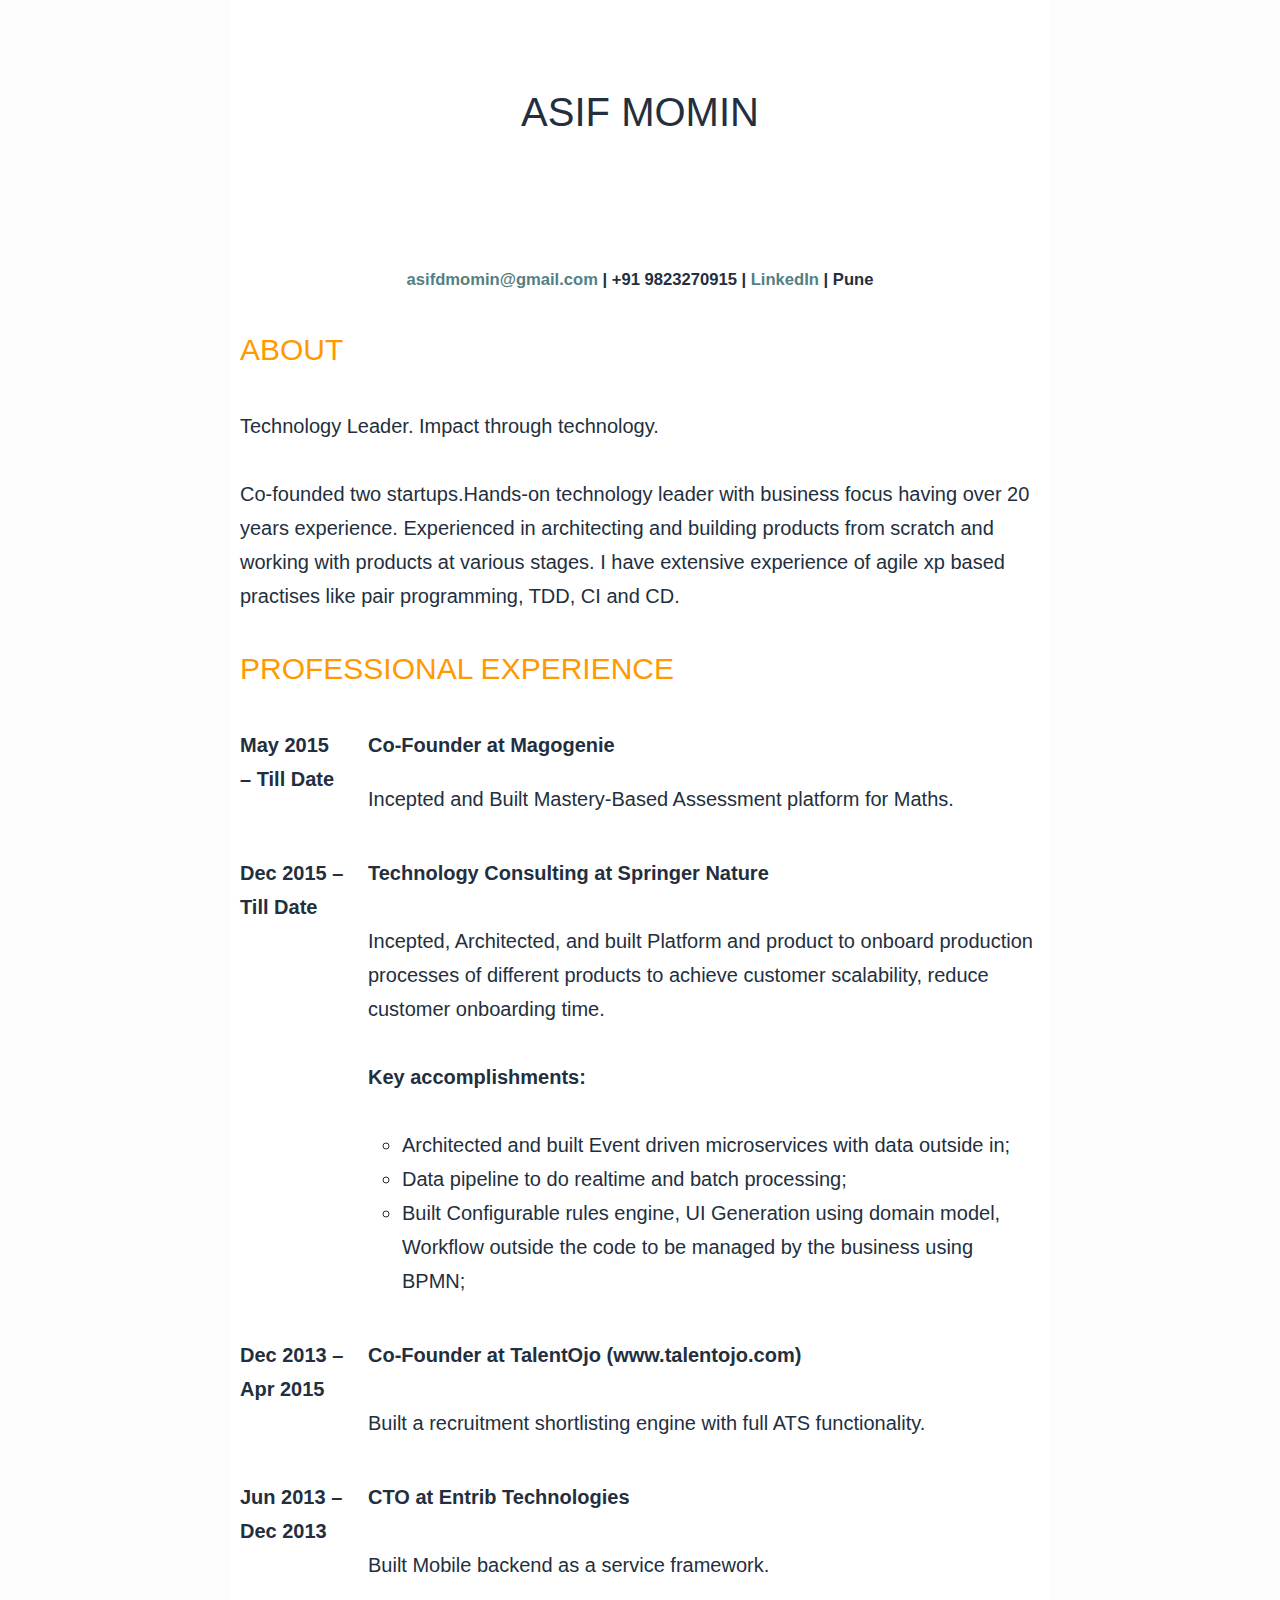
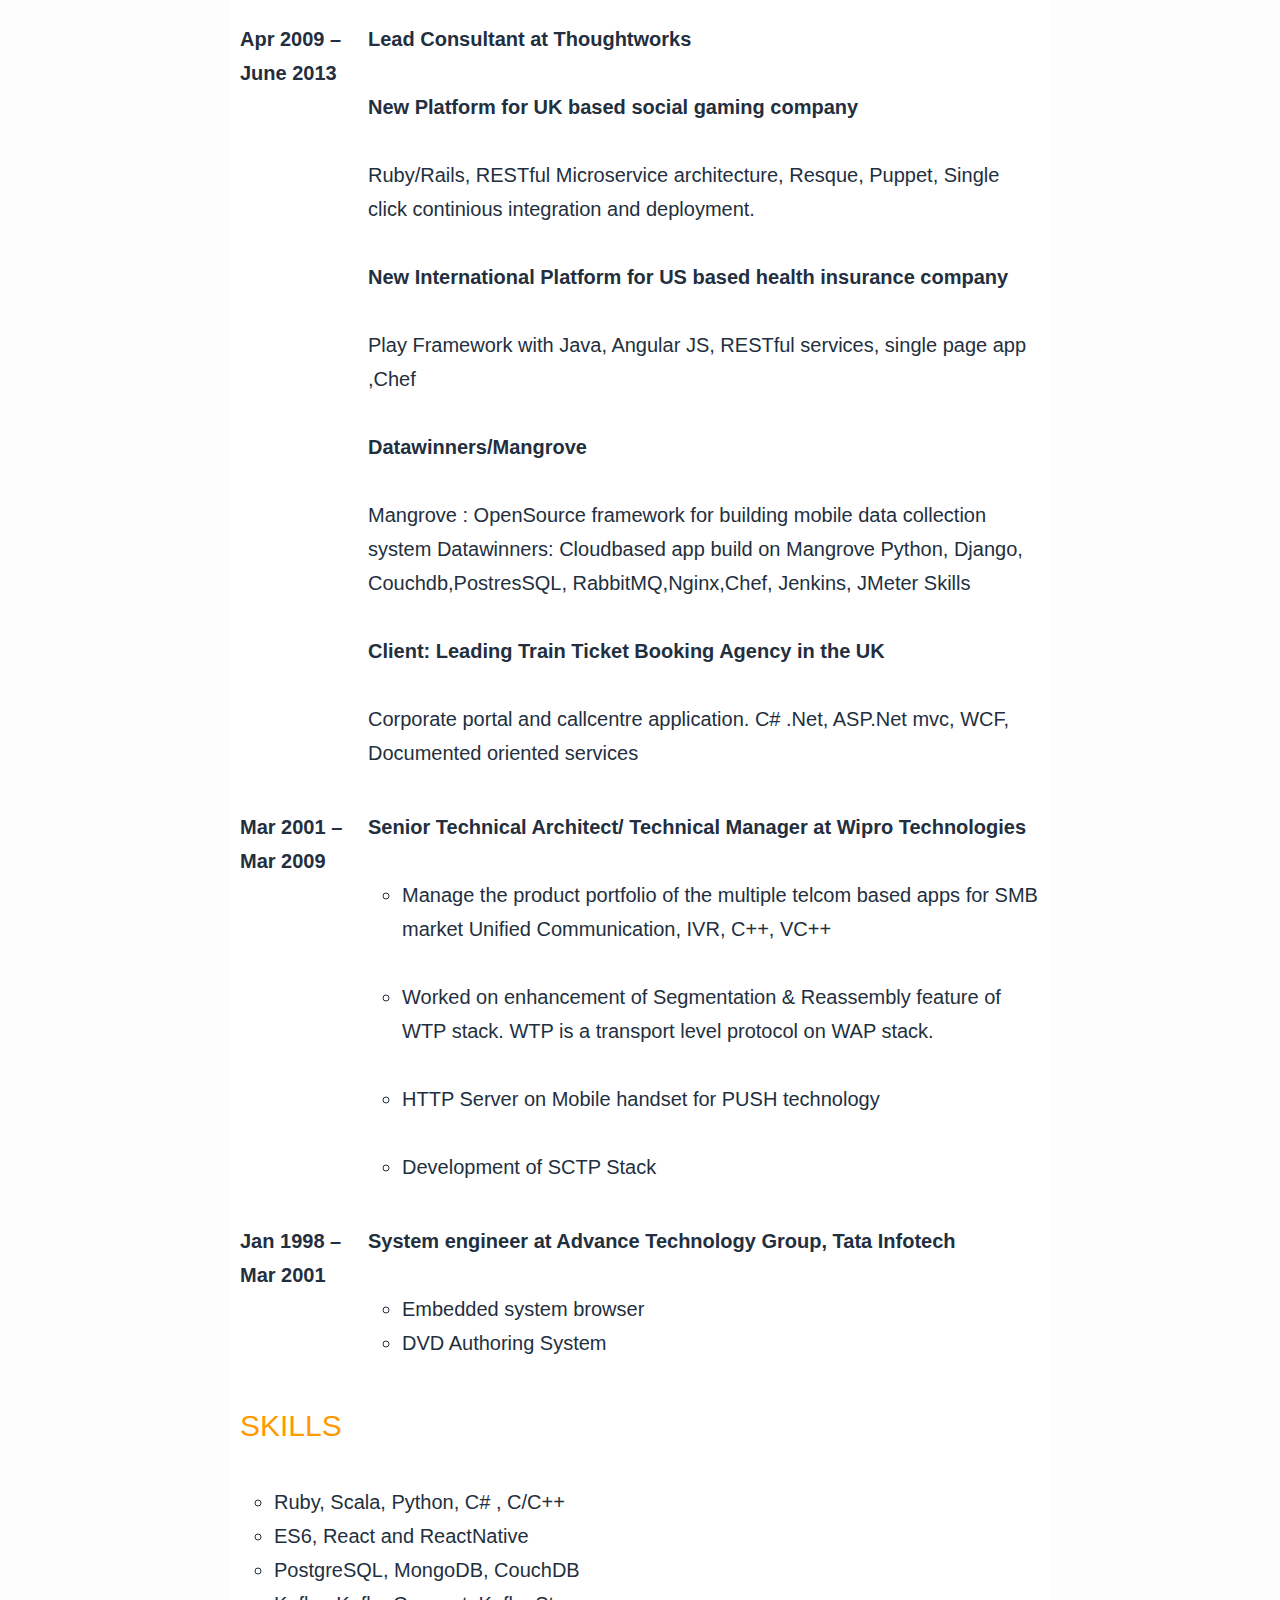
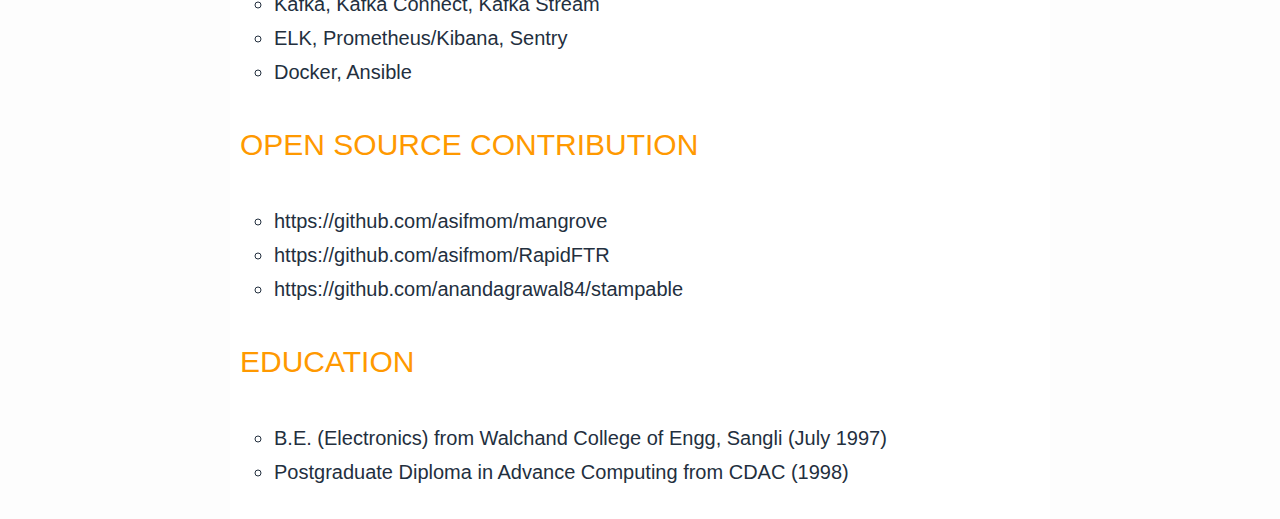
==== cv/cv.html @ 6c141fac "added defaults" ====
<!DOCTYPE html>
<html xmlns="http://www.w3.org/1999/xhtml" lang="" xml:lang="">
<head>
  <meta charset="utf-8" />
  <meta name="generator" content="pandoc" />
  <meta name="viewport" content="width=device-width, initial-scale=1.0, user-scalable=yes" />
  <title>Asif Momin</title>
  <style>
    html {
      line-height: 1.7;
      font-family: Georgia, serif;
      font-size: 20px;
      color: #1a1a1a;
      background-color: #fdfdfd;
    }
    body {
      margin: 0 auto;
      max-width: 40em;
      padding-left: 50px;
      padding-right: 50px;
      padding-top: 50px;
      padding-bottom: 50px;
      hyphens: auto;
      word-wrap: break-word;
      text-rendering: optimizeLegibility;
      font-kerning: normal;
    }
    @media (max-width: 600px) {
      body {
        font-size: 0.9em;
        padding: 1em;
      }
    }
    @media print {
      body {
        background-color: transparent;
        color: black;
      }
      p, h2, h3 {
        orphans: 3;
        widows: 3;
      }
      h2, h3, h4 {
        page-break-after: avoid;
      }
    }
    p {
      margin-top: 1.7em;
    }
    a {
      color: #1a1a1a;
    }
    a:visited {
      color: #1a1a1a;
    }
    img {
      max-width: 100%;
    }
    h1, h2, h3, h4, h5, h6 {
      margin-top: 1.7em;
    }
    ol, ul {
      padding-left: 1.7em;
      margin-top: 1.7em;
    }
    li > ol, li > ul {
      margin-top: 0;
    }
    blockquote {
      margin: 1.7em 0 1.7em 1.7em;
      padding-left: 1em;
      border-left: 2px solid #e6e6e6;
      font-style: italic;
    }
    code {
      font-family: Menlo, Monaco, 'Lucida Console', Consolas, monospace;
      background-color: #f0f0f0;
      font-size: 85%;
      margin: 0;
      padding: .2em .4em;
    }
    pre {
      line-height: 1.5em;
      padding: 1em;
      background-color: #f0f0f0;
      overflow: auto;
    }
    pre code {
      padding: 0;
      overflow: visible;
    }
    hr {
      background-color: #1a1a1a;
      border: none;
      height: 1px;
      margin-top: 1.7em;
    }
    table {
      border-collapse: collapse;
      width: 100%;
      overflow-x: auto;
      display: block;
    }
    th, td {
      border-bottom: 1px solid lightgray;
      padding: 1em 3em 1em 0;
    }
    header {
      margin-bottom: 6em;
      text-align: center;
    }
    nav a:not(:hover) {
      text-decoration: none;
    }
    code{white-space: pre-wrap;}
    span.smallcaps{font-variant: small-caps;}
    span.underline{text-decoration: underline;}
    div.column{display: inline-block; vertical-align: top; width: 50%;}
    div.hanging-indent{margin-left: 1.5em; text-indent: -1.5em;}
    ul.task-list{list-style: none;}
    .display.math{display: block; text-align: center; margin: 0.5rem auto;}
  </style>
  <!--[if lt IE 9]>
    <script src="//cdnjs.cloudflare.com/ajax/libs/html5shiv/3.7.3/html5shiv-printshiv.min.js"></script>
  <![endif]-->
  <!-- TODO: use templates https://github.com/tomhodgins/responsive.style/blob/master/src/build-prod.sh -->
  <link rel=stylesheet href="style.css">
  <script async src="https://www.googletagmanager.com/gtag/js?id=G-GK7SE0XWGK"></script><script>window.dataLayer=window.dataLayer || []; function gtag(){dataLayer.push(arguments);}gtag('js', new Date()); gtag('config', 'G-GK7SE0XWGK');</script>
</head>
<body>
<header id="title-block-header">
<h1 class="title">Asif Momin</h1>
</header>
<h5 id="asifdmomingmail.com-91-9823270915-linkedin-pune"><a href="mailto:asifdmomin@gmail.com" class="email">asifdmomin@gmail.com</a> | +91 9823270915 | <a href="https://www.linkedin.com/in/asifmomin/">LinkedIn</a> | Pune</h5>
<h2 id="about">About</h2>
<p>Technology Leader. Impact through technology.</p>
<p>Co-founded two startups.Hands-on technology leader with business focus having over 20 years experience. Experienced in architecting and building products from scratch and working with products at various stages. I have extensive experience of agile xp based practises like pair programming, TDD, CI and CD.</p>
<h2 id="professional-experience">Professional Experience</h2>
<dl>
<dt>May 2015 – Till Date</dt>
<dd><h3 id="co-founder-at-magogenie">Co-Founder at Magogenie</h3>
Incepted and Built Mastery-Based Assessment platform for Maths.
</dd>
<dt>Dec 2015 – Till Date</dt>
<dd><h3 id="technology-consulting-at-springer-nature">Technology Consulting at Springer Nature</h3>
<p>Incepted, Architected, and built Platform and product to onboard production processes of different products to achieve customer scalability, reduce customer onboarding time.</p>
<h4 id="key-accomplishments">Key accomplishments:</h4>
<ul>
<li>Architected and built Event driven microservices with data outside in;</li>
<li>Data pipeline to do realtime and batch processing;</li>
<li>Built Configurable rules engine, UI Generation using domain model, Workflow outside the code to be managed by the business using BPMN;</li>
</ul>
</dd>
<dt>Dec 2013 – Apr 2015</dt>
<dd><h3 id="co-founder-at-talentojo-www.talentojo.com">Co-Founder at TalentOjo (www.talentojo.com)</h3>
<p>Built a recruitment shortlisting engine with full ATS functionality.</p>
</dd>
<dt>Jun 2013 – Dec 2013</dt>
<dd><h3 id="cto-at-entrib-technologies">CTO at Entrib Technologies</h3>
<p>Built Mobile backend as a service framework.</p>
</dd>
<dt>Apr 2009 – June 2013</dt>
<dd><h3 id="lead-consultant-at-thoughtworks">Lead Consultant at Thoughtworks</h3>
<h4 id="new-platform-for-uk-based-social-gaming-company">New Platform for UK based social gaming company</h4>
<p>Ruby/Rails, RESTful Microservice architecture, Resque, Puppet, Single click continious integration and deployment.</p>
<h4 id="new-international-platform-for-us-based-health-insurance-company">New International Platform for US based health insurance company</h4>
<p>Play Framework with Java, Angular JS, RESTful services, single page app ,Chef</p>
<h4 id="datawinnersmangrove">Datawinners/Mangrove</h4>
<p>Mangrove : OpenSource framework for building mobile data collection system Datawinners: Cloudbased app build on Mangrove Python, Django, Couchdb,PostresSQL, RabbitMQ,Nginx,Chef, Jenkins, JMeter Skills</p>
<h4 id="client-leading-train-ticket-booking-agency-in-the-uk">Client: Leading Train Ticket Booking Agency in the UK</h4>
<p>Corporate portal and callcentre application. C# .Net, ASP.Net mvc, WCF, Documented oriented services</p>
</dd>
<dt>Mar 2001 – Mar 2009</dt>
<dd><h3 id="senior-technical-architect-technical-manager-at-wipro-technologies">Senior Technical Architect/ Technical Manager at Wipro Technologies</h3>
<ul>
<li><p>Manage the product portfolio of the multiple telcom based apps for SMB market Unified Communication, IVR, C++, VC++</p></li>
<li><p>Worked on enhancement of Segmentation &amp; Reassembly feature of WTP stack. WTP is a transport level protocol on WAP stack.</p></li>
<li><p>HTTP Server on Mobile handset for PUSH technology</p></li>
<li><p>Development of SCTP Stack</p></li>
</ul>
</dd>
<dt>Jan 1998 – Mar 2001</dt>
<dd><h3 id="system-engineer-at-advance-technology-group-tata-infotech">System engineer at Advance Technology Group, Tata Infotech</h3>
<ul>
<li>Embedded system browser</li>
<li>DVD Authoring System</li>
</ul>
</dd>
</dl>
<h2 id="skills">Skills</h2>
<ul>
<li>Ruby, Scala, Python, C# , C/C++</li>
<li>ES6, React and ReactNative</li>
<li>PostgreSQL, MongoDB, CouchDB</li>
<li>Kafka, Kafka Connect, Kafka Stream</li>
<li>ELK, Prometheus/Kibana, Sentry</li>
<li>Docker, Ansible</li>
</ul>
<h2 id="open-source-contribution">Open Source contribution</h2>
<ul>
<li>https://github.com/asifmom/mangrove</li>
<li>https://github.com/asifmom/RapidFTR</li>
<li>https://github.com/anandagrawal84/stampable</li>
</ul>
<h2 id="education">Education</h2>
<ul>
<li>B.E. (Electronics) from Walchand College of Engg, Sangli (July 1997)</li>
<li>Postgraduate Diploma in Advance Computing from CDAC (1998)</li>
</ul>
</body>
</html>
---- cv/style.css ----
/*
 * Copyright 2013 Christophe-Marie Duquesne <chmd@chmd.fr>
 *
 * CSS for making a resume with pandoc. Inspired by moderncv.
 *
 * This CSS document is delivered to you under the CC BY-SA 3.0 License.
 * https://creativecommons.org/licenses/by-sa/3.0/deed.en_US
 */

/* Whole document */

@import url("https://fonts.googleapis.com/css2?family=Nunito&display=swap");

body {
    font-family: 'Verdana', Arial, sans-serif;
    color: #232F3E;
    width: 1400px;
    margin: auto;
    background: #FFFFFF;
    padding: 10px 10px 10px 10px;
}


/* Title of the resume */
h1 {
    font-size: 40px;
    /* color: #757575; */
    text-align:center;
    margin-bottom:0.5em;
    text-transform: uppercase;
    font-weight: normal;
}
/* h1:hover {
    background-color: #757575;
    color: #FFFFFF;
    text-shadow: 1px 1px 1px #333;
} */

/* Titles of categories */
h2 {
    color: #FF9900;
    text-transform: uppercase;
    margin-top: 1em;
    font-weight: normal;
}

/* h2:hover {
    background-color: #397249;
    color: #FFFFFF;
    text-shadow: 1px 1px 1px #333;
} */

/* Titles of job positions */
h3 {
    /* text-transform: uppercase; */
    font-weight: bold;
    text-align: left;
    margin-left: 0;
    font-size: 1em;
}

/* job details headings */
h4 {
    font-size: 1em;
    font-weight: bold;
}
/* personal contacts */
h5 {
    text-align: center;
}

/* Definitions */
dt {
    float: left;
    clear: left;
    width: 13%;
    font-weight: bold;

}
dd {
    margin-top: 1em;
    margin-left: 16%;
    margin-bottom: 2em;;
}
p {
    /* margin-top:0; */
    /* margin-bottom:7px; */
}

/* Links */
a {
    text-decoration: none;
    color: #538083;
}
a:hover, a:active {
    background-color: #538083;
    color: #FFFFFF;
    text-decoration: none;
    text-shadow: 1px 1px 1px #333;
}

/* Horizontal separators */
hr {
    color: #A6A6A6;
}

 /* list styling */
ul {
    list-style-type: circle;
}

/* print syles */
@media print {
    body {
        font-family: Verdana, Helvetica, sans-serif;
    }
    h1,h2,h3,h4+ul{
        page-break-after: avoid;
    }
    /* h4 {
        page-break-after: avoid;
    } */
    a {
        font-weight: bold;
        text-decoration: none;
        color: black;
        }
    /* a[href^=http]:after {
        content:" (" attr(href) ") ";
        } */

}
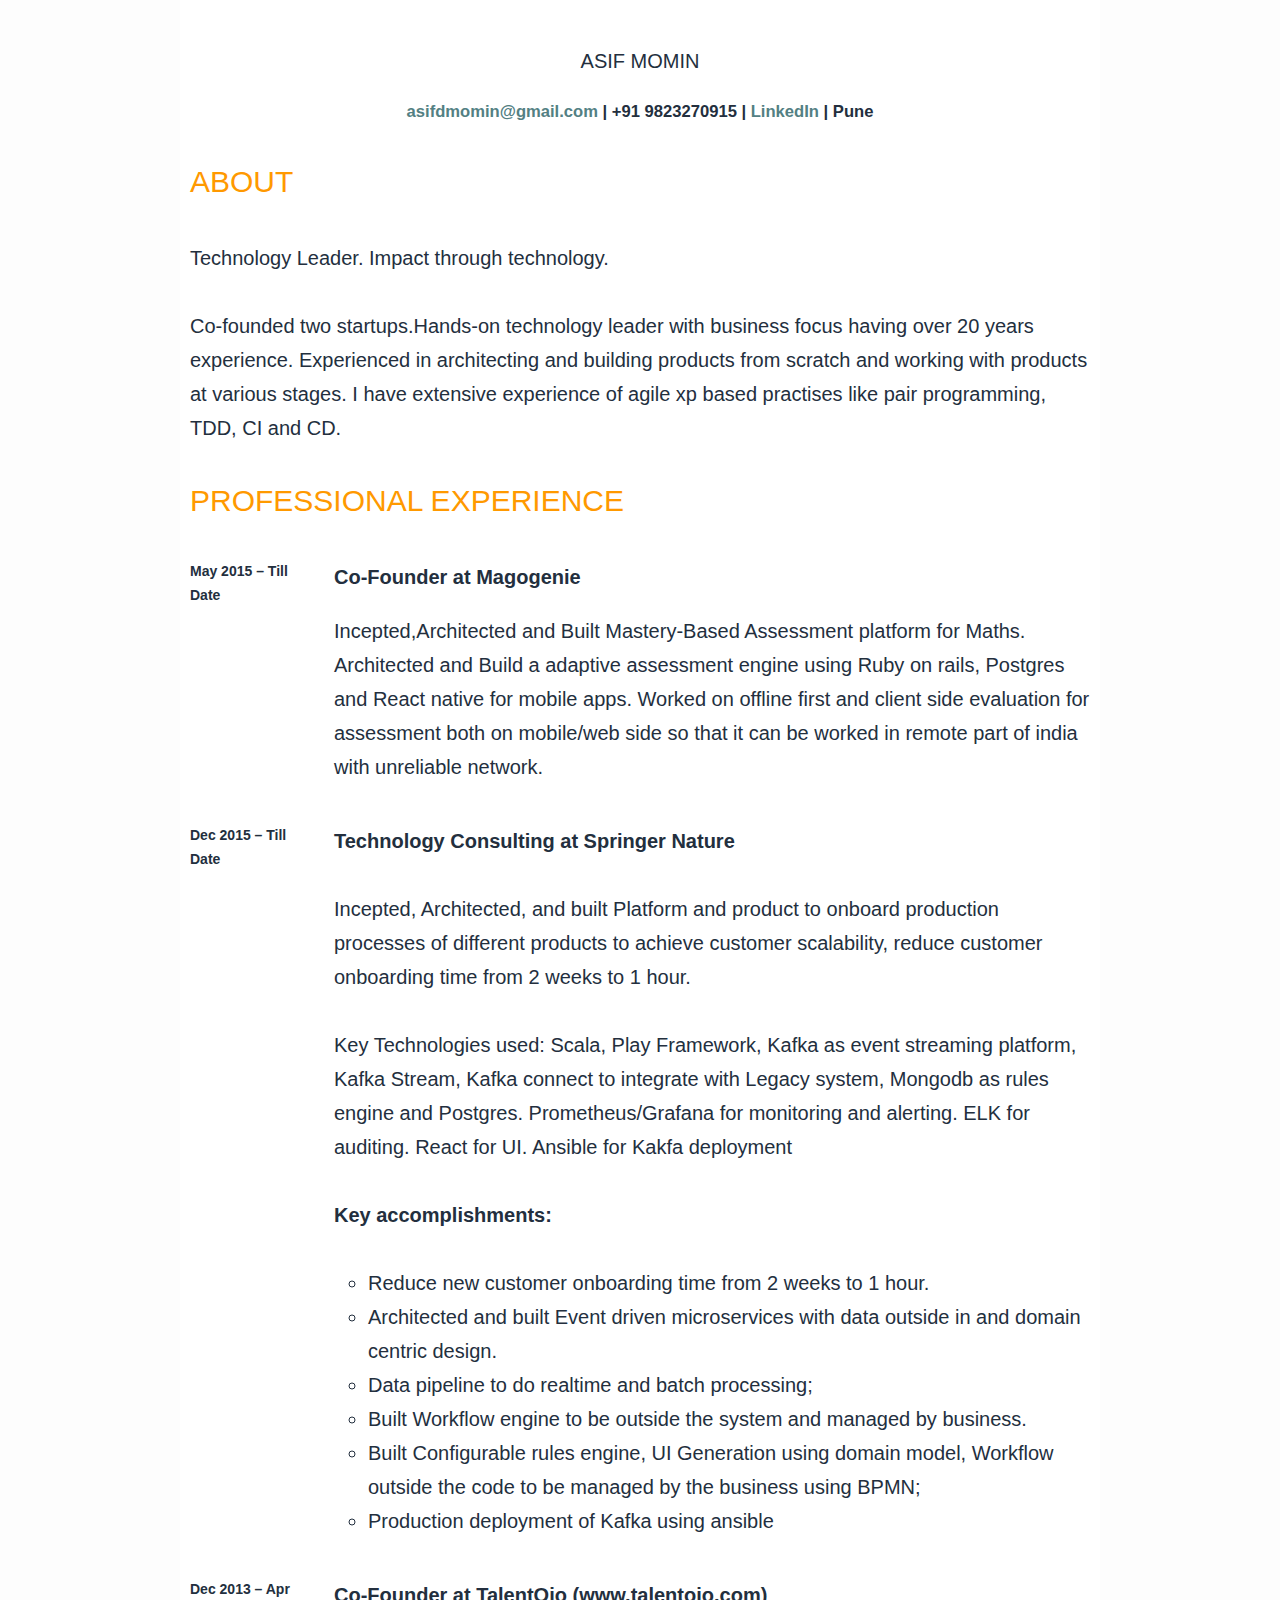
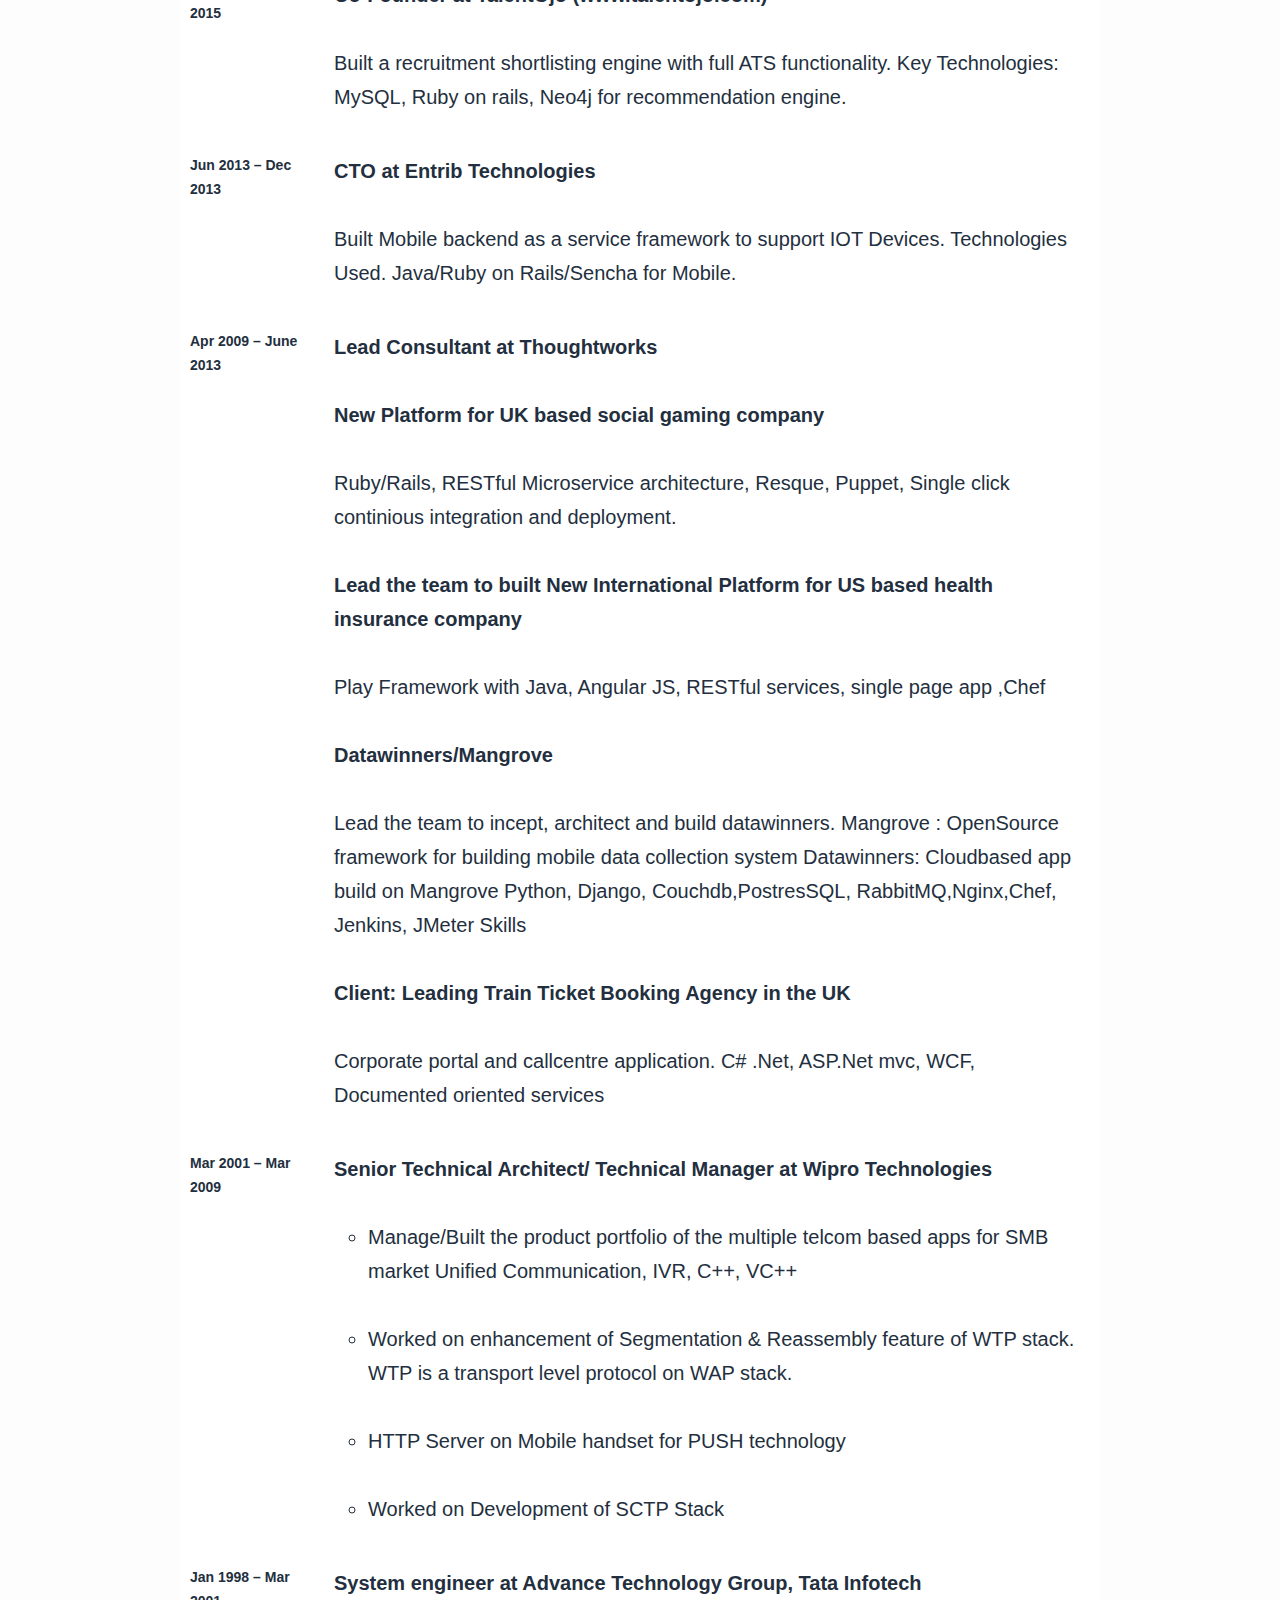
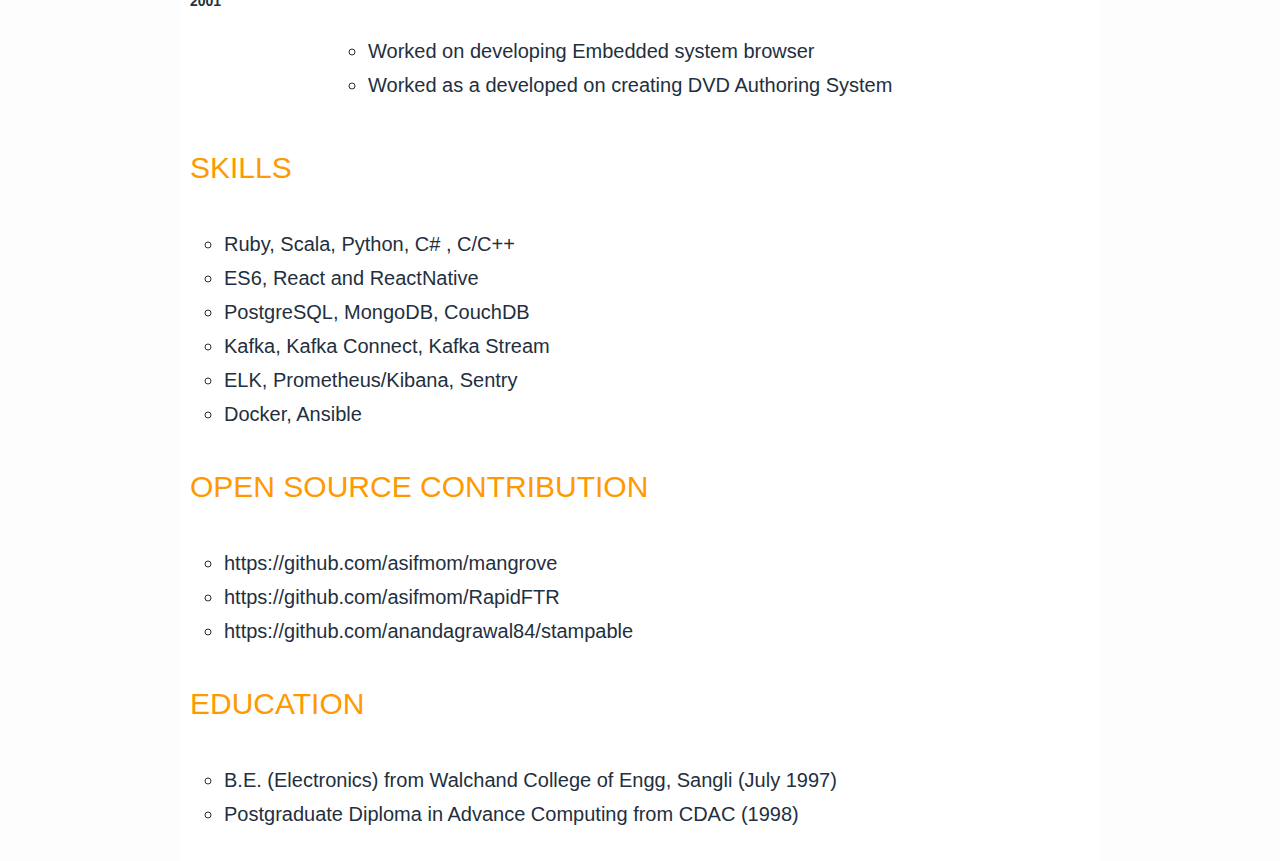
==== commit 8f8849fd: "latest version" ====
--- a/cv/cv.html
+++ b/cv/cv.html
@@ -125,7 +125,7 @@
   <![endif]-->
   <!-- TODO: use templates https://github.com/tomhodgins/responsive.style/blob/master/src/build-prod.sh -->
   <link rel=stylesheet href="style.css">
-  <script async src="https://www.googletagmanager.com/gtag/js?id=G-GK7SE0XWGK"></script><script>window.dataLayer=window.dataLayer || []; function gtag(){dataLayer.push(arguments);}gtag('js', new Date()); gtag('config', 'G-GK7SE0XWGK');</script>
+  <script async src="https://www.googletagmanager.com/gtag/js?id=GTM-M9QGT6V"></script><script>window.dataLayer=window.dataLayer || []; function gtag(){dataLayer.push(arguments);}gtag('js', new Date()); gtag('config', 'GTM-M9QGT6V');</script>
 </head>
 <body>
 <header id="title-block-header">
@@ -139,51 +139,55 @@
 <dl>
 <dt>May 2015 – Till Date</dt>
 <dd><h3 id="co-founder-at-magogenie">Co-Founder at Magogenie</h3>
-Incepted and Built Mastery-Based Assessment platform for Maths.
+Incepted,Architected and Built Mastery-Based Assessment platform for Maths. Architected and Build a adaptive assessment engine using Ruby on rails, Postgres and React native for mobile apps. Worked on offline first and client side evaluation for assessment both on mobile/web side so that it can be worked in remote part of india with unreliable network.
 </dd>
 <dt>Dec 2015 – Till Date</dt>
 <dd><h3 id="technology-consulting-at-springer-nature">Technology Consulting at Springer Nature</h3>
-<p>Incepted, Architected, and built Platform and product to onboard production processes of different products to achieve customer scalability, reduce customer onboarding time.</p>
+<p>Incepted, Architected, and built Platform and product to onboard production processes of different products to achieve customer scalability, reduce customer onboarding time from 2 weeks to 1 hour.</p>
+<p>Key Technologies used: Scala, Play Framework, Kafka as event streaming platform, Kafka Stream, Kafka connect to integrate with Legacy system, Mongodb as rules engine and Postgres. Prometheus/Grafana for monitoring and alerting. ELK for auditing. React for UI. Ansible for Kakfa deployment</p>
 <h4 id="key-accomplishments">Key accomplishments:</h4>
 <ul>
-<li>Architected and built Event driven microservices with data outside in;</li>
+<li>Reduce new customer onboarding time from 2 weeks to 1 hour.</li>
+<li>Architected and built Event driven microservices with data outside in and domain centric design.</li>
 <li>Data pipeline to do realtime and batch processing;</li>
+<li>Built Workflow engine to be outside the system and managed by business.</li>
 <li>Built Configurable rules engine, UI Generation using domain model, Workflow outside the code to be managed by the business using BPMN;</li>
+<li>Production deployment of Kafka using ansible</li>
 </ul>
 </dd>
 <dt>Dec 2013 – Apr 2015</dt>
 <dd><h3 id="co-founder-at-talentojo-www.talentojo.com">Co-Founder at TalentOjo (www.talentojo.com)</h3>
-<p>Built a recruitment shortlisting engine with full ATS functionality.</p>
+<p>Built a recruitment shortlisting engine with full ATS functionality. Key Technologies: MySQL, Ruby on rails, Neo4j for recommendation engine.</p>
 </dd>
 <dt>Jun 2013 – Dec 2013</dt>
 <dd><h3 id="cto-at-entrib-technologies">CTO at Entrib Technologies</h3>
-<p>Built Mobile backend as a service framework.</p>
+<p>Built Mobile backend as a service framework to support IOT Devices. Technologies Used. Java/Ruby on Rails/Sencha for Mobile.</p>
 </dd>
 <dt>Apr 2009 – June 2013</dt>
 <dd><h3 id="lead-consultant-at-thoughtworks">Lead Consultant at Thoughtworks</h3>
 <h4 id="new-platform-for-uk-based-social-gaming-company">New Platform for UK based social gaming company</h4>
 <p>Ruby/Rails, RESTful Microservice architecture, Resque, Puppet, Single click continious integration and deployment.</p>
-<h4 id="new-international-platform-for-us-based-health-insurance-company">New International Platform for US based health insurance company</h4>
+<h4 id="lead-the-team-to-built-new-international-platform-for-us-based-health-insurance-company">Lead the team to built New International Platform for US based health insurance company</h4>
 <p>Play Framework with Java, Angular JS, RESTful services, single page app ,Chef</p>
 <h4 id="datawinnersmangrove">Datawinners/Mangrove</h4>
-<p>Mangrove : OpenSource framework for building mobile data collection system Datawinners: Cloudbased app build on Mangrove Python, Django, Couchdb,PostresSQL, RabbitMQ,Nginx,Chef, Jenkins, JMeter Skills</p>
+<p>Lead the team to incept, architect and build datawinners. Mangrove : OpenSource framework for building mobile data collection system Datawinners: Cloudbased app build on Mangrove Python, Django, Couchdb,PostresSQL, RabbitMQ,Nginx,Chef, Jenkins, JMeter Skills</p>
 <h4 id="client-leading-train-ticket-booking-agency-in-the-uk">Client: Leading Train Ticket Booking Agency in the UK</h4>
 <p>Corporate portal and callcentre application. C# .Net, ASP.Net mvc, WCF, Documented oriented services</p>
 </dd>
 <dt>Mar 2001 – Mar 2009</dt>
 <dd><h3 id="senior-technical-architect-technical-manager-at-wipro-technologies">Senior Technical Architect/ Technical Manager at Wipro Technologies</h3>
 <ul>
-<li><p>Manage the product portfolio of the multiple telcom based apps for SMB market Unified Communication, IVR, C++, VC++</p></li>
+<li><p>Manage/Built the product portfolio of the multiple telcom based apps for SMB market Unified Communication, IVR, C++, VC++</p></li>
 <li><p>Worked on enhancement of Segmentation &amp; Reassembly feature of WTP stack. WTP is a transport level protocol on WAP stack.</p></li>
 <li><p>HTTP Server on Mobile handset for PUSH technology</p></li>
-<li><p>Development of SCTP Stack</p></li>
+<li><p>Worked on Development of SCTP Stack</p></li>
 </ul>
 </dd>
 <dt>Jan 1998 – Mar 2001</dt>
 <dd><h3 id="system-engineer-at-advance-technology-group-tata-infotech">System engineer at Advance Technology Group, Tata Infotech</h3>
 <ul>
-<li>Embedded system browser</li>
-<li>DVD Authoring System</li>
+<li>Worked on developing Embedded system browser</li>
+<li>Worked as a developed on creating DVD Authoring System</li>
 </ul>
 </dd>
 </dl>
--- a/cv/style.css
+++ b/cv/style.css
@@ -11,10 +11,15 @@
 
 @import url("https://fonts.googleapis.com/css2?family=Nunito&display=swap");
 
+header {
+    margin-bottom: 1em;
+}
+
 body {
     font-family: 'Verdana', Arial, sans-serif;
     color: #232F3E;
-    width: 1400px;
+    width: 1600px;
+    max-width: 45em;
     margin: auto;
     background: #FFFFFF;
     padding: 10px 10px 10px 10px;
@@ -23,8 +28,8 @@
 
 /* Title of the resume */
 h1 {
-    font-size: 40px;
-    /* color: #757575; */
+    font-size: 20px;
+    font-weight: bold;
     text-align:center;
     margin-bottom:0.5em;
     text-transform: uppercase;
@@ -67,6 +72,8 @@
 /* personal contacts */
 h5 {
     text-align: center;
+    margin-top: 0em;
+    margin-bottom: 0em;
 }
 
 /* Definitions */
@@ -75,6 +82,7 @@
     clear: left;
     width: 13%;
     font-weight: bold;
+    font-size: 14px;
 
 }
 dd {
@@ -129,4 +137,4 @@
         content:" (" attr(href) ") ";
         } */
 
-}+}
